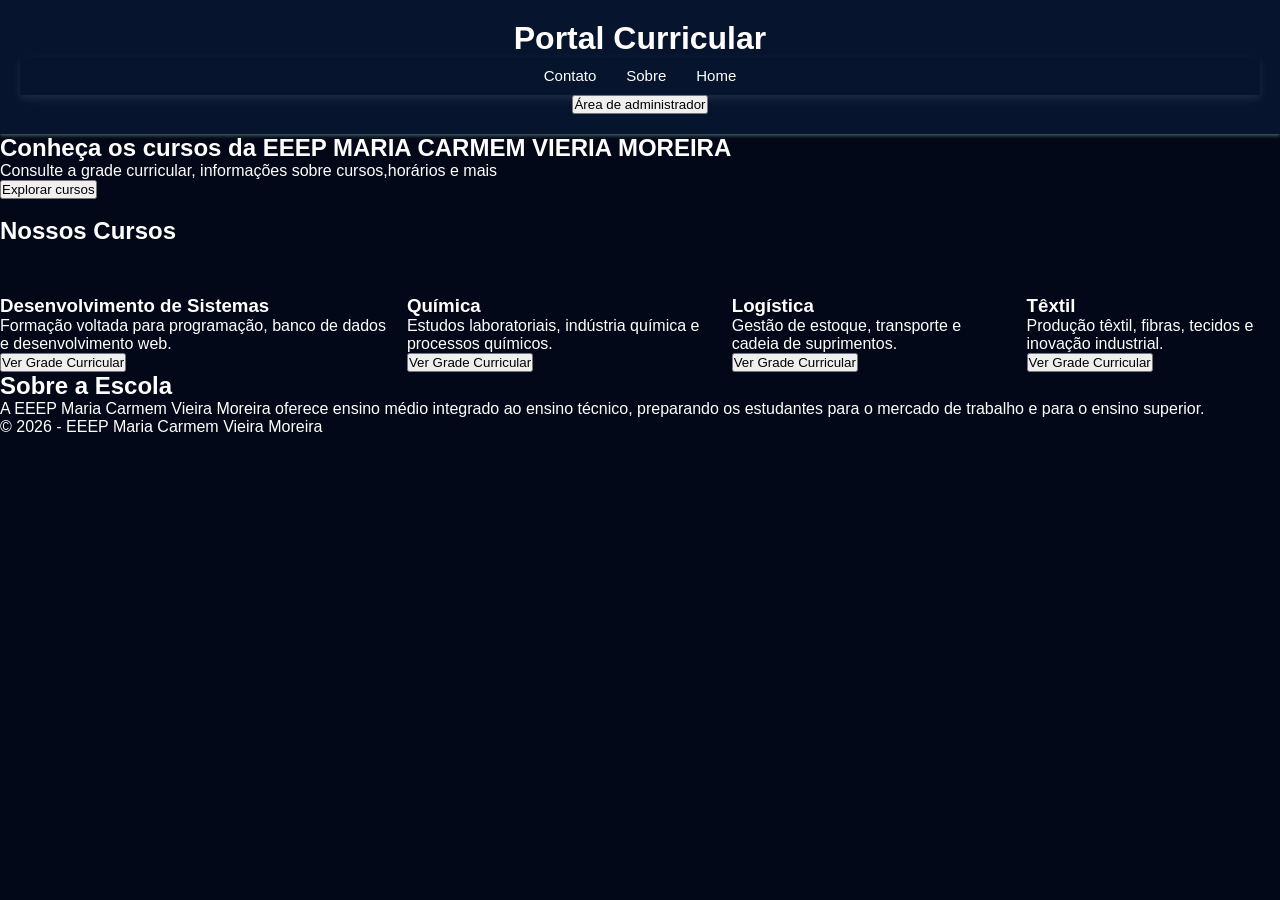
==== index.html @ 9480f61c "Primeiro commit" ====
<!DOCTYPE html>
<html lang="pt-br">
<head>
    <meta charset="UTF-8">
    <meta name="viewport" content="width=device-width, initial-scale=1.0">
    <title>Projeto </title>
    <link rel="stylesheet" href="CSS/style.css">
</head>
<body>
    <header>
        <div class="logo">
            <h1>Portal Curricular</h1>
        </div>
      
        <nav class="navbar">
            <ul>
                <li><a href="#home">Home</a></li>
                <li><a href="#about">Sobre</a></li>
                <li><a href="#contact">Contato</a></li>
            </ul>
        </nav>
        <button class="btn-admin">Área de administrador</button>
    </header>
    <section class="intro"
      <div class="intro-txt">
     

      <h2>Conheça os cursos da EEEP MARIA CARMEM VIERIA MOREIRA</h2>

      <P>Consulte a grade curricular, informações sobre cursos,horários e mais</P>

      <button class="btn-explore">Explorar cursos</button>
       </div>
       <div class="intro-img">
        <img src="" alt="">
       </div>
    
    </section>
     <!-- CURSOS -->
  <section id="cursos" class="cursos">

    <h2>Nossos Cursos</h2>

    <div class="cards-cursos">

      <!-- CARD ADS -->
      <article class="card">
        <h3>Desenvolvimento de Sistemas</h3>

        <p>
          Formação voltada para programação,
          banco de dados e desenvolvimento web.
        </p>

        <button>Ver Grade Curricular</button>
      </article>

      <!-- CARD QUÍMICA -->
      <article class="card">
        <h3>Química</h3>

        <p>
          Estudos laboratoriais, indústria química
          e processos químicos.
        </p>

        <button>Ver Grade Curricular</button>
      </article>

      <!-- CARD LOGÍSTICA -->
      <article class="card">
        <h3>Logística</h3>

        <p>
          Gestão de estoque, transporte
          e cadeia de suprimentos.
        </p>

        <button>Ver Grade Curricular</button>
      </article>

      <!-- CARD TÊXTIL -->
      <article class="card">
        <h3>Têxtil</h3>

        <p>
          Produção têxtil, fibras,
          tecidos e inovação industrial.
        </p>

        <button>Ver Grade Curricular</button>
      </article>

    </div>

  </section>

  <!-- SOBRE -->
  <section id="sobre" class="sobre">

    <h2>Sobre a Escola</h2>

    <p>
      A EEEP Maria Carmem Vieira Moreira oferece
      ensino médio integrado ao ensino técnico,
      preparando os estudantes para o mercado
      de trabalho e para o ensino superior.
    </p>

  </section>

  <!-- FOOTER -->
  <footer class="footer">

    <p>
      © 2026 - EEEP Maria Carmem Vieira Moreira
    </p>

  </footer>

  <script src="js/main.js"></script>


</body>
</html>
---- CSS/style.css ----
* {
    margin: 0;
    padding: 0;
    box-sizing: border-box;
} 
body{
    background-color: #020817;
    color: white;
    font-family: Arial, Helvetica, sans-serif;
}
header{
    background-color: #06142E;
    padding: 20px;
    text-align: center;
    box-shadow: 0 2px 3px rgba(200, 300, 300, 0.3);
}
.navbar ul{
    display: flex;
    justify-content: center;
    flex-direction: row-reverse;
    list-style: none;
    box-shadow: 0 4px 8px rgba(249, 248, 248, 0.1);
    text-decoration: none;
    gap: 30px;
    padding: 10px 20px;
}
ul li a{
    text-decoration: none;
    color: white;
    font-size: 15px;
    transition: 0.3s;
}
ul li a:hover{
    color: rgb(255, 255, 255);
    font-size: 20px;
}
.cards-cursos{
    display: flex;
    justify-content: center;
    gap: 20px;
    margin-top: 50px;
}
.card{

}
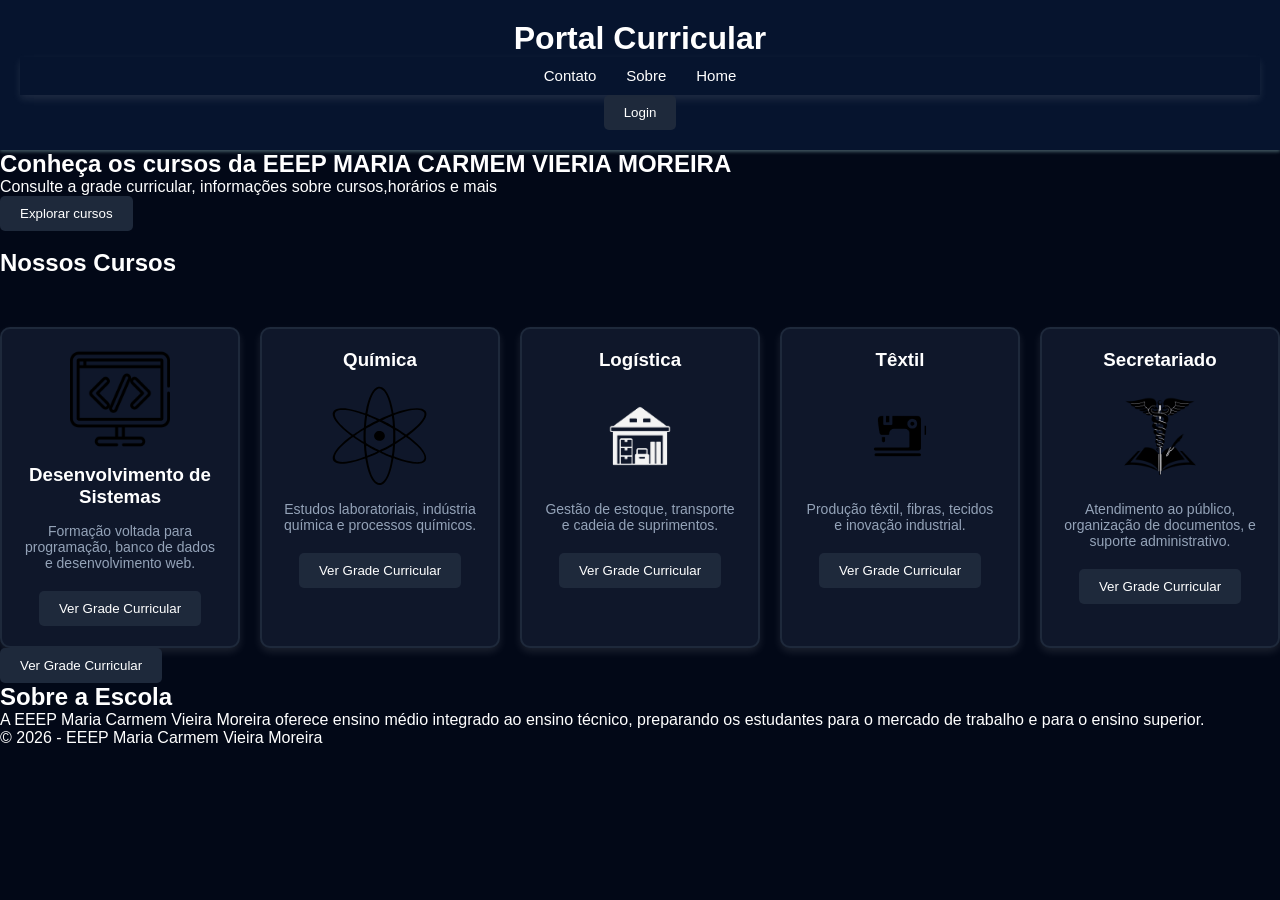
==== commit 023bdbb7: "Ajuste das logos dos cursos. adição da aba Login" ====
--- a/index.html
+++ b/index.html
@@ -19,7 +19,9 @@
                 <li><a href="#contact">Contato</a></li>
             </ul>
         </nav>
-        <button class="btn-admin">Área de administrador</button>
+        <a href="/ADMIN/admin.html">
+        <button class="btn-admin">Login</button>
+        </a>
     </header>
     <section class="intro"
       <div class="intro-txt">
@@ -45,7 +47,8 @@
 
       <!-- CARD ADS -->
       <article class="card">
-        <h3>Desenvolvimento de Sistemas</h3>
+        <img src="/IMG/Simbol DS.png" alt="Símbolo do curso de Desenvolvimento de Sistemas">
+        <h3 id="ds">Desenvolvimento de Sistemas</h3>
 
         <p>
           Formação voltada para programação,
@@ -58,6 +61,7 @@
       <!-- CARD QUÍMICA -->
       <article class="card">
         <h3>Química</h3>
+        <img src="/IMG/Simbol qui.svg" alt="Símbolo do curso de Química">
 
         <p>
           Estudos laboratoriais, indústria química
@@ -70,6 +74,7 @@
       <!-- CARD LOGÍSTICA -->
       <article class="card">
         <h3>Logística</h3>
+        <img src="/IMG/Simbol log.png" alt="Símbolo do curso de Logística">
 
         <p>
           Gestão de estoque, transporte
@@ -79,9 +84,10 @@
         <button>Ver Grade Curricular</button>
       </article>
 
-      <!-- CARD TÊXTIL -->
+     <!-- CARD TÊXTIL -->
       <article class="card">
         <h3>Têxtil</h3>
+        <img src="/IMG/Simbol text-Photoroom.png" alt="Símbolo do curso de Têxtil">
 
         <p>
           Produção têxtil, fibras,
@@ -89,6 +95,27 @@
         </p>
 
         <button>Ver Grade Curricular</button>
+      </article>
+     <!-- CARD SECRETARIADO -->
+      <article class="card">
+        <h3>Secretariado</h3>
+        <img src="/IMG/Simbol sec.png" alt="Símbolo do curso de Secretariado">
+
+        <p>
+          Atendimento ao público, organização de documentos,
+          e suporte administrativo.
+        </p>
+
+        <button>Ver Grade Curricular</button>
+      </article>
+    </div>
+
+  </section>
+        
+        </p>
+
+        <button>Ver Grade Curricular</button>
+
       </article>
 
     </div>
--- a/CSS/style.css
+++ b/CSS/style.css
@@ -41,7 +41,56 @@
     margin-top: 50px;
 }
 .card{
-
+background-color: #0F172A;
+border: #1E293B solid 2px;
+border-radius: 10px;
+width: 300px;
+padding: 20px;
+box-shadow: 0 4px 8px rgba(255, 255, 255, 0.1);
+transition: 0.3s;
+}
+.card:hover{
+    transform: translateY(-10px);
+    box-shadow: 0 8px 16px rgba(255, 255, 255, 0.2);
+}
+button{
+    background-color: #1E293B;
+    color: white;
+    border: none;
+    padding: 10px 20px;
+    border-radius: 5px;
+    cursor: pointer;
+    transition: 0.3s;
+}
+button:hover{
+    background-color: #334155;
 }
 
+.card img{
+    width: 100px;
+    height: 100px;
 
+    object-fit: contain;
+
+    display: block;
+
+    margin: 0 auto 15px;
+}
+.card h3{
+    text-align: center;
+    margin-bottom: 15px;
+}
+.card p{
+    text-align: center;
+    font-size: 14px;
+    color: #94A3B8;
+}
+.card ds{
+    text-align: center;
+    font-size: 14px;
+    color: #94A3B8;
+}
+.card button{
+    display: block;
+    margin: 20px auto 0;
+}
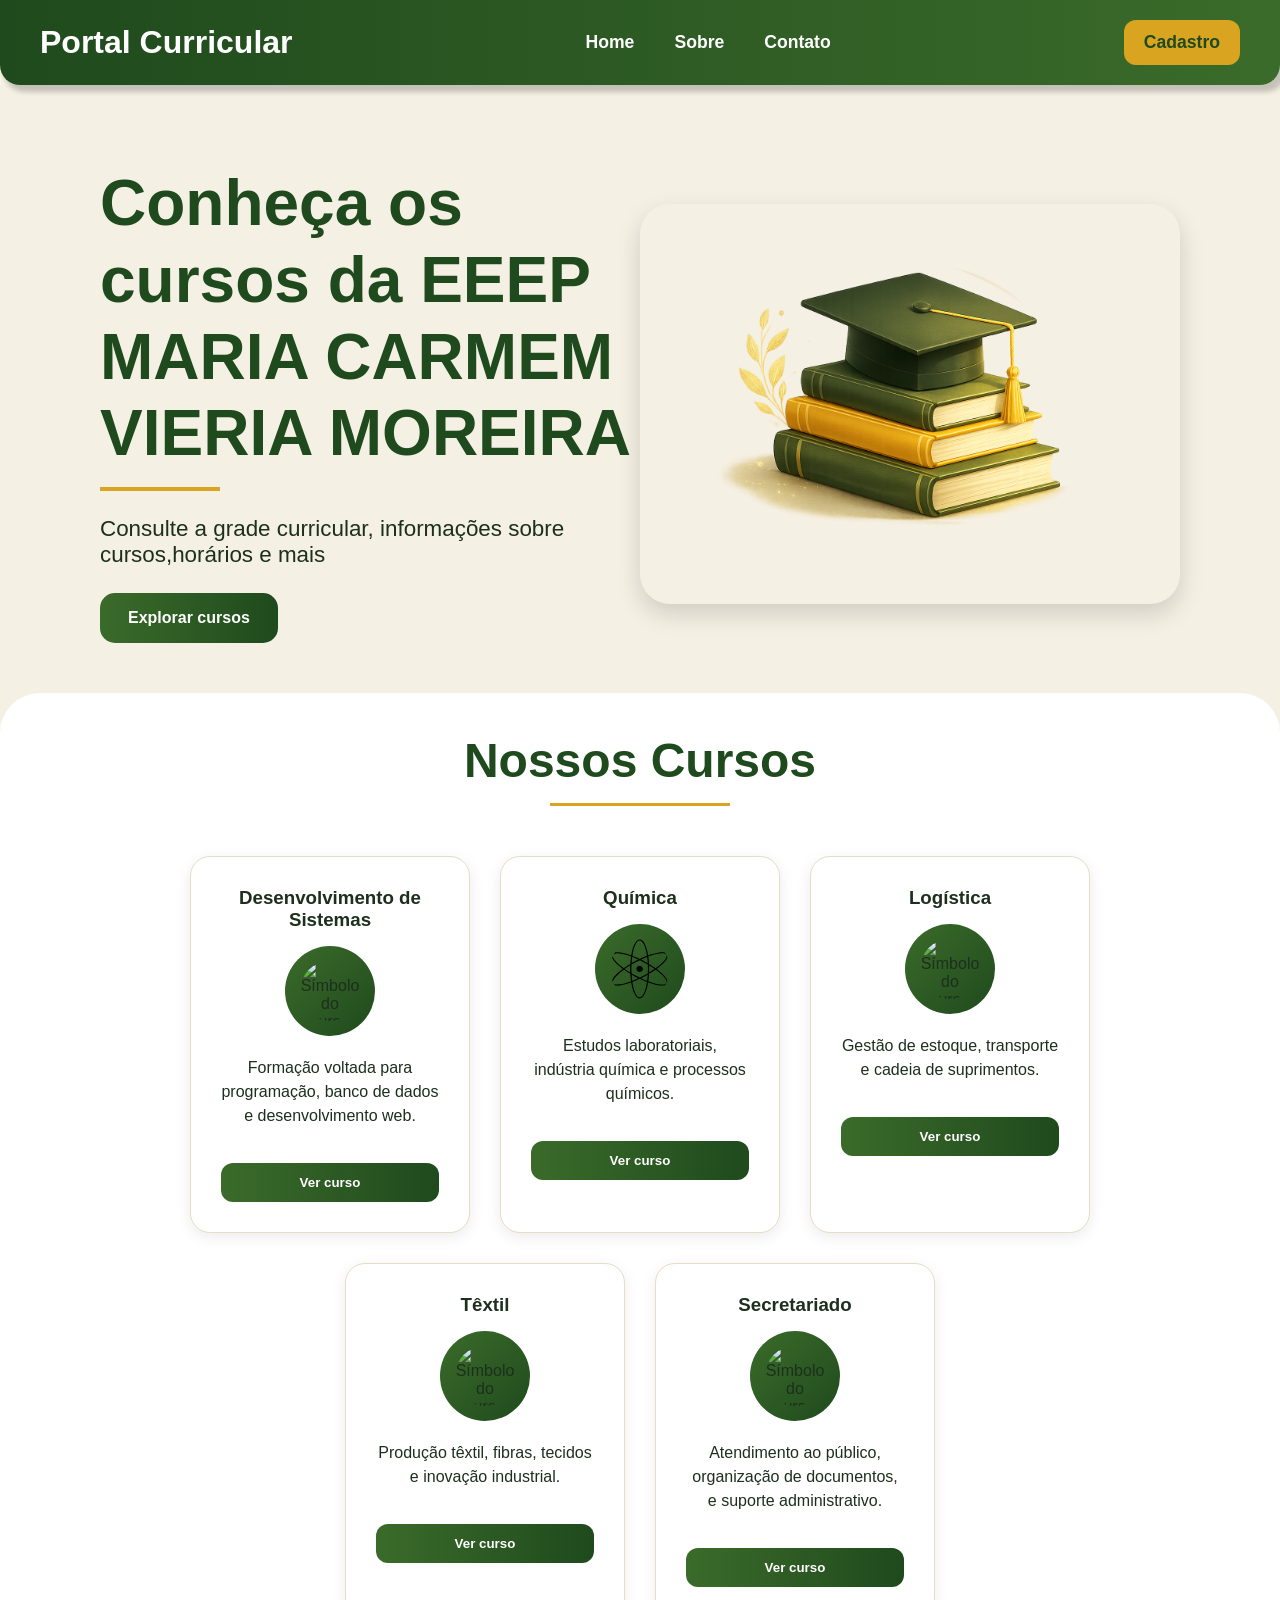
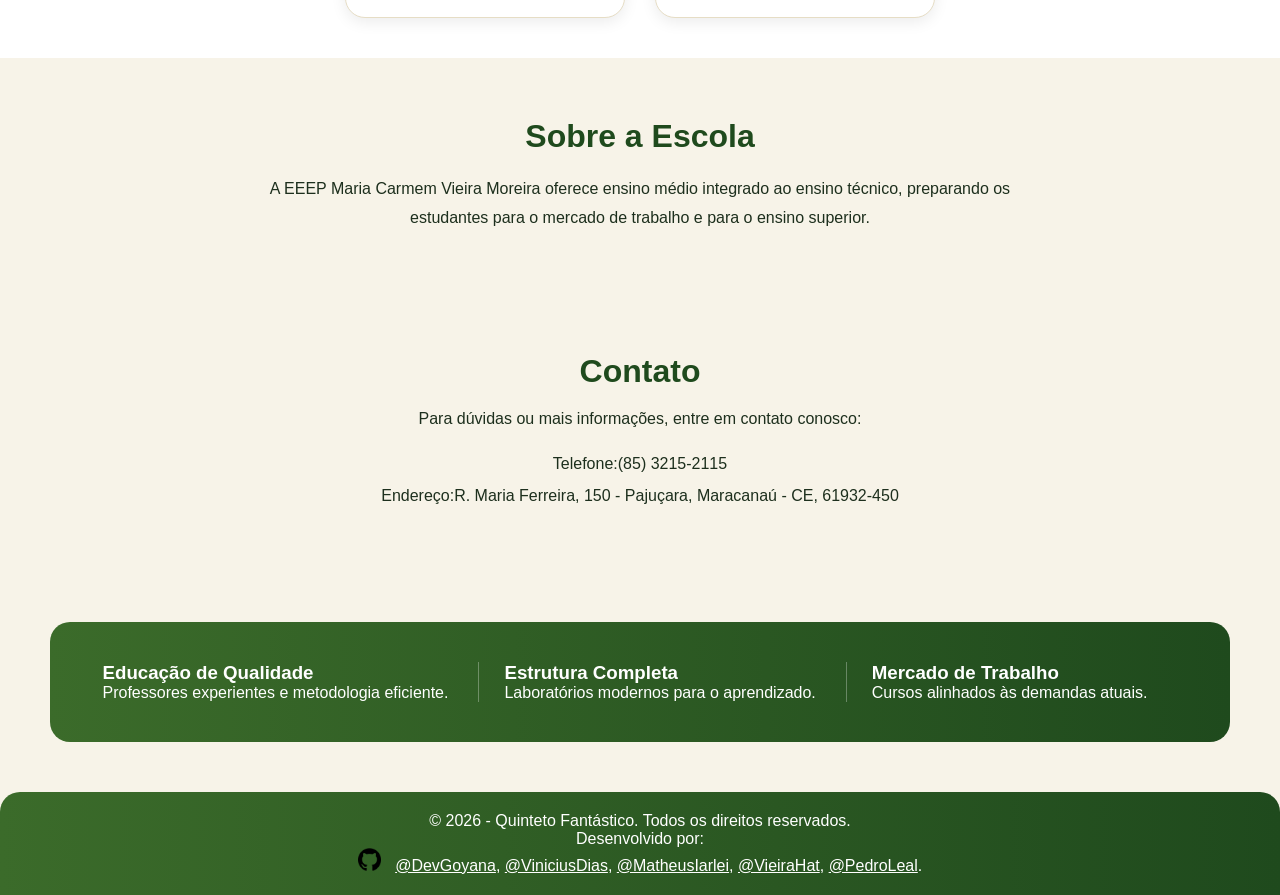
==== commit cf2f9b2f: "Atualização de header, retirada do botão login, alteração no modelo refererência" ====
--- a/index.html
+++ b/index.html
@@ -6,24 +6,28 @@
     <title>Projeto </title>
     <link rel="stylesheet" href="CSS/style.css">
 </head>
-<body>
-    <header>
+  <body class="fade-in">
+    <header id="home">
         <div class="logo">
             <h1>Portal Curricular</h1>
         </div>
       
-        <nav class="navbar">
-            <ul>
-                <li><a href="#home">Home</a></li>
-                <li><a href="#about">Sobre</a></li>
-                <li><a href="#contact">Contato</a></li>
-            </ul>
-        </nav>
-        <a href="/ADMIN/admin.html">
-        <button class="btn-admin">Login</button>
-        </a>
+   <nav class="navbar">
+    <ul>
+        <li><a href="#home">Home</a></li>
+        <li><a href="#sobre">Sobre</a></li>
+        <li><a href="#contato">Contato</a></li>
+
+        <span class="indicator"></span>
+    </ul>
+</nav>
+
+          <button class="btn-admin" onclick="abrirLogin()">
+                  Cadastro
+           </button>
+             
     </header>
-    <section class="intro"
+    <section class="intro">
       <div class="intro-txt">
      
 
@@ -34,7 +38,7 @@
       <button class="btn-explore">Explorar cursos</button>
        </div>
        <div class="intro-img">
-        <img src="" alt="">
+       <img src= "IMG/livros.png" alt="Livros" class = "img-intro">
        </div>
     
     </section>
@@ -47,15 +51,14 @@
 
       <!-- CARD ADS -->
       <article class="card">
-        <img src="/IMG/Simbol DS.png" alt="Símbolo do curso de Desenvolvimento de Sistemas">
-        <h3 id="ds">Desenvolvimento de Sistemas</h3>
-
+        <h3>Desenvolvimento de Sistemas</h3>
+        <img src="/IMG/" alt="Símbolo do curso de Desenvolvimento de Sistemas">
         <p>
           Formação voltada para programação,
           banco de dados e desenvolvimento web.
         </p>
 
-        <button>Ver Grade Curricular</button>
+        <button>Ver curso</button>
       </article>
 
       <!-- CARD QUÍMICA -->
@@ -68,60 +71,49 @@
           e processos químicos.
         </p>
 
-        <button>Ver Grade Curricular</button>
+        <button>Ver curso</button>
       </article>
 
       <!-- CARD LOGÍSTICA -->
       <article class="card">
         <h3>Logística</h3>
-        <img src="/IMG/Simbol log.png" alt="Símbolo do curso de Logística">
+        <img src="IMG/" alt="Símbolo do curso de Logística">
 
         <p>
           Gestão de estoque, transporte
           e cadeia de suprimentos.
         </p>
 
-        <button>Ver Grade Curricular</button>
+        <button>Ver curso</button>
       </article>
 
      <!-- CARD TÊXTIL -->
       <article class="card">
         <h3>Têxtil</h3>
-        <img src="/IMG/Simbol text-Photoroom.png" alt="Símbolo do curso de Têxtil">
+        <img src="IMG/" alt="Símbolo do curso de Têxtil">
 
         <p>
           Produção têxtil, fibras,
           tecidos e inovação industrial.
         </p>
 
-        <button>Ver Grade Curricular</button>
+        <button>Ver curso</button>
       </article>
      <!-- CARD SECRETARIADO -->
       <article class="card">
         <h3>Secretariado</h3>
-        <img src="/IMG/Simbol sec.png" alt="Símbolo do curso de Secretariado">
+        <img src="IMG/Simbol sec.png" alt="Símbolo do curso de Secretariado">
 
         <p>
           Atendimento ao público, organização de documentos,
           e suporte administrativo.
         </p>
 
-        <button>Ver Grade Curricular</button>
+        <button>Ver curso</button>
       </article>
     </div>
 
   </section>
-        
-        </p>
-
-        <button>Ver Grade Curricular</button>
-
-      </article>
-
-    </div>
-
-  </section>
-
   <!-- SOBRE -->
   <section id="sobre" class="sobre">
 
@@ -135,18 +127,58 @@
     </p>
 
   </section>
+  <section id="contato" class="contato">
 
+    <h2>Contato</h2>
+
+    <p>
+      Para dúvidas ou mais informações, entre em contato conosco:
+    </p>
+
+    <ul>
+      <li>Telefone:(85) 3215-2115 </li>
+      <li>Endereço:R. Maria Ferreira, 150 - Pajuçara, Maracanaú - CE, 61932-450 </li>
+    </ul>
+  </section>
+
+  
+<section class="beneficios">
+
+  <div>
+    <h3>Educação de Qualidade</h3>
+    <p>Professores experientes e metodologia eficiente.</p>
+  </div>
+
+  <div>
+    <h3>Estrutura Completa</h3>
+    <p>Laboratórios modernos para o aprendizado.</p>
+  </div>
+
+  <div>
+    <h3>Mercado de Trabalho</h3>
+    <p>Cursos alinhados às demandas atuais.</p>
+  </div>
+
+</section>
   <!-- FOOTER -->
   <footer class="footer">
 
     <p>
-      © 2026 - EEEP Maria Carmem Vieira Moreira
+      © 2026 - Quinteto Fantástico. Todos os direitos reservados.
+      <br>
+      Desenvolvido por:<br>
+      <img src="IMG/github-logo.png" alt="Logo do GitHub" id="github-logo"> 
+      <a href="https://github.com/DevGoyana" target="_blank" class="github-link"> @DevGoyana</a>,
+      <a href="https://github.com/vnzzq" target="_blank" class="github-link">@ViniciusDias</a>,
+      <a href="https://github.com/matheus0iarlei-git" target="_blank" class="github-link">@MatheusIarlei</a>,
+      <a href="https://github.com/VieiraHat" target="_blank" class="github-link">@VieiraHat</a>,
+      <a href="https://github.com/pdzinxx" target="_blank" class="github-link">@PedroLeal</a>.
     </p>
 
   </footer>
 
+  <div class="transition-screen"></div>
   <script src="js/main.js"></script>
-
 
 </body>
 </html>
--- a/CSS/style.css
+++ b/CSS/style.css
@@ -1,96 +1,507 @@
-* {
+/*RESET*/
+*{
     margin: 0;
     padding: 0;
     box-sizing: border-box;
-} 
+    scroll-behavior: smooth;
+}
+:root{
+  
+    --bege: #F7F3E8;
+    --verde: #3B6B2A;
+    --verde-escuro: #1F4A1D;
+    --dourado: #D9A520;
+    --texto: #1D2F1D;
+
+}
 body{
-    background-color: #020817;
-    color: white;
-    font-family: Arial, Helvetica, sans-serif;
+    background-color: var(--bege);
+    color: var(--texto);
+    font-family: Arial, sans-serif;
+   
 }
 header{
-    background-color: #06142E;
-    padding: 20px;
-    text-align: center;
-    box-shadow: 0 2px 3px rgba(200, 300, 300, 0.3);
-}
+    background: linear-gradient(
+        90deg, 
+        var(--verde-escuro),
+        var(--verde)
+        );
+    display: flex;
+    justify-content: space-between;
+    align-items: center;
+    padding: 20px 40px;
+    box-shadow: 5px 5px 5px 2px rgba(0, 0, 0, 0.2);
+    border-radius: 0 0 20px 20px;
+    position:sticky;
+    top:0;
+    z-index:1000;
+}
+.logo h1{
+    color:white;
+    font-size:2rem;
+}
+.navbar a{
+    font-size: 1.1rem;
+}
+.btn-admin{
+    padding: 15px 30px;
+    font-size: 1.1rem;
+}
+/* NAVBAR */
+.navbar{
+    position: relative;
+}
+
 .navbar ul{
+    position: relative;
     display: flex;
-    justify-content: center;
-    flex-direction: row-reverse;
+    gap: 40px;
     list-style: none;
-    box-shadow: 0 4px 8px rgba(249, 248, 248, 0.1);
-    text-decoration: none;
-    gap: 30px;
-    padding: 10px 20px;
-}
-ul li a{
+    align-items: center;
+}
+
+.navbar li{
+    position: relative;
+}
+
+.navbar a{
+    position: relative;
     text-decoration: none;
     color: white;
-    font-size: 15px;
+    font-weight: bold;
+    font-size: 1.1rem;
+    padding: 10px 0;
+    transition: color .3s ease;
+}
+
+.navbar a:hover{
+    color: var(--dourado);
+}
+
+.navbar a.ativo{
+    color: var(--dourado);
+}
+
+/* Linha deslizante */
+.indicator{
+    position: absolute;
+
+    bottom: -8px;
+    left: 0;
+
+    width: 0;
+    height: 3px;
+
+    background: var(--dourado);
+
+    border-radius: 999px;
+
+    transition:
+        left .3s ease,
+        width .3s ease;
+}
+/* INTRO */
+.intro{
+    display:flex;
+    align-items:center;
+    justify-content:space-between;
+    min-height: 70vh;
+    padding:80px 100px;
+    margin:0;
+
+    background:#F5F0E4;
+
+    border-radius:0;
+    box-shadow:none;
+}
+/* TEXTO INTRO */
+.intro-txt{
+    width: 50%;
+}
+
+.intro-txt h2{
+    font-size: 4rem;
+    line-height: 1.2;
+    margin-bottom: 25px;
+    color: var(--verde-escuro);
+}
+.intro-txt h2::after{
+    content:"";
+    display:block;
+    width:120px;
+    height:4px;
+    background:var(--dourado);
+    margin-top:15px;
+}
+
+.intro-txt p{
+    font-size: 1.4rem;
+    max-width: 600px;
+}
+/* BOTÃO LOGIN */
+.btn-admin{
+    background-color: var(--dourado);
+    color: var(--verde-escuro);
+    border: none;
+    padding: 12px 20px;
+    border-radius: 12px;
+    font-weight: bold;
+    cursor: pointer;
     transition: 0.3s;
-}
-ul li a:hover{
-    color: rgb(255, 255, 255);
-    font-size: 20px;
-}
+    display:inline-block;
+    text-decoration: none;
+}
+
+.btn-admin:hover{
+    transform: scale(1.05);
+    background-color: #e6a600;
+}
+.btn-login{
+      background-color: var(--dourado);
+    color: var(--verde-escuro);
+    border: none;
+    padding: 12px 20px;
+    border-radius: 12px;
+    font-weight: bold;
+    cursor: pointer;
+    transition: 0.3s;
+    display:inline-block;
+    text-decoration: none;
+}
+.btn-login:hover{
+    transform: scale(1.05);
+    background-color: #e6a600;
+}
+
+
+/* BOTÃO EXPLORAR */
+.btn-explore{
+    display: inline-flex;
+    align-items: center;
+    gap: 10px;
+    margin-top: 25px;
+
+    background: linear-gradient(
+        90deg,
+        var(--verde),
+        var(--verde-escuro)
+    );
+
+    color: white;
+    border: none;
+
+    padding: 16px 28px;
+
+    border-radius: 15px;
+
+    font-size: 1rem;
+    font-weight: bold;
+
+    cursor: pointer;
+
+    transition: 0.3s;
+}
+
+.btn-explore:hover{
+    transform: scale(1.05);
+    background: var(--dourado);
+    color: var(--verde-escuro);
+}
+.cursos{
+    background: white;
+    border-radius: 40px 40px 0 0;
+    margin-top: -30px;
+    position:relative;
+    padding: 40px;
+}
+/* GRID CARDS */
 .cards-cursos{
     display: flex;
+    flex-wrap: wrap;
     justify-content: center;
-    gap: 20px;
-    margin-top: 50px;
-}
+    gap: 30px;
+}
+/* cursos */
+.cursos h2{
+    text-align:center;
+
+    font-size:3rem;
+
+    margin-bottom:50px;
+
+    color:var(--verde-escuro);
+}
+.cursos h2::after{
+    content:"";
+    display:block;
+
+    width:180px;
+    height:3px;
+
+    background:var(--dourado);
+
+    margin:15px auto 0;
+}
+/* CARDS */
 .card{
-background-color: #0F172A;
-border: #1E293B solid 2px;
-border-radius: 10px;
-width: 300px;
-padding: 20px;
-box-shadow: 0 4px 8px rgba(255, 255, 255, 0.1);
-transition: 0.3s;
+    
+    background: white;
+    width: 280px;
+    padding: 30px;
+    border-radius: 20px;
+    text-align: center;
+    border: 1px solid #e6ddc5;
+    box-shadow: 0 4px 15px rgba(0,0,0,.08);
+    transition: 0.3s;
 }
 .card:hover{
-    transform: translateY(-10px);
-    box-shadow: 0 8px 16px rgba(255, 255, 255, 0.2);
-}
-button{
-    background-color: #1E293B;
-    color: white;
-    border: none;
-    padding: 10px 20px;
-    border-radius: 5px;
-    cursor: pointer;
-    transition: 0.3s;
-}
-button:hover{
-    background-color: #334155;
-}
-
+    transform: translateY(-8px);
+    box-shadow: 0 10px 20px rgba(0, 0, 0, 0.1);
+}
+/* IMAGEM CARD */
 .card img{
-    width: 100px;
-    height: 100px;
-
-    object-fit: contain;
-
-    display: block;
-
-    margin: 0 auto 15px;
-}
+    width:90px;
+    height:90px;
+
+    display:block;
+
+    margin:0 auto 20px;
+
+    padding:15px;
+
+    background:linear-gradient(
+        135deg,
+        var(--verde),
+        var(--verde-escuro)
+    );
+
+    border-radius:50%;
+}
+/* TÍTULO  CARD*/
 .card h3{
     text-align: center;
     margin-bottom: 15px;
 }
+/* TEXTO CARD */
+
 .card p{
+    margin-bottom: 20px;
+    line-height: 1.5;
+}
+/* BOTÃO CARD */
+.card button{
+    width:100%;
+    margin-top:15px;
+
+    background:linear-gradient(
+        90deg,
+        var(--verde),
+        var(--verde-escuro)
+    );
+
+    color:white;
+    border:none;
+    padding:12px;
+    border-radius:12px;
+    cursor:pointer;
+    font-weight:bold;
+    transition:.3s;
+}
+
+/* SOBRE */
+.sobre{
+    padding: 60px;
     text-align: center;
-    font-size: 14px;
-    color: #94A3B8;
-}
-.card ds{
+}
+
+.sobre h2{
+    margin-bottom: 20px;
+    font-size: 2rem;
+    color: var(--verde-escuro);
+}
+
+.sobre p{
+    max-width: 800px;
+    margin: auto;
+    line-height: 1.8;
+}
+.footer{
+     background: linear-gradient(
+    90deg,
+    var(--verde),
+    var(--verde-escuro)
+    );
+     color: white;
+     text-align: center;
+     padding: 20px;
+     margin-top: 40px;
+     border-radius: 20px 20px 0 0;
+}
+@media(max-width: 768px){
+
+    header{
+
+        flex-direction: column;
+
+        gap: 20px;
+    }
+    .card{
+    width:100%;
+    max-width:350px;
+}
+    .intro{
+
+        flex-direction: column;
+
+        text-align: center;
+    }
+
+    .intro-txt{
+
+        width: 100%;
+    }
+
+    .cards-cursos{
+
+        flex-direction: column;
+
+        align-items: center;
+    }
+    .intro-img{
+    width:100%;
+}
+
+.intro-txt h2{
+    font-size:2.5rem;
+}
+
+.intro-txt p{
+    font-size:1.1rem;
+}
+}
+.intro-img{
+    width: 50%;
+    display:flex;
+    justify-content: center;
+}
+.img-intro{
+    width:100%;
+    max-width:650px;
+    height:400px;
+
+    object-fit:cover;
+
+    border-radius:30px;
+
+    box-shadow:0 10px 25px rgba(0,0,0,.15);
+}
+.contato{
+
+    padding: 60px;
+
     text-align: center;
-    font-size: 14px;
-    color: #94A3B8;
-}
-.card button{
-    display: block;
-    margin: 20px auto 0;
+}
+
+.contato h2{
+
+    font-size: 2rem;
+
+    margin-bottom: 20px;
+
+    color: var(--verde-escuro);
+}
+
+.contato p{
+
+    margin-bottom: 20px;
+}
+
+.contato ul{
+
+    list-style: none;
+
+    line-height: 2;
+}
+/* Benefícios */
+.beneficios{
+    background:linear-gradient(
+        90deg,
+        var(--verde),
+        var(--verde-escuro)
+    );
+
+    color:white;
+
+    display:flex;
+
+    justify-content:space-around;
+
+    padding:40px;
+
+    margin:50px;
+    border-radius:20px;
+}
+
+.beneficios div{
+    border-right:1px solid rgba(255,255,255,.3);
+    padding-right:30px;
+}.beneficios div:last-child{
+    border-right:none;
+}
+
+/* Benefícios - Responsividade */
+@media(max-width:768px){
+
+    .beneficios{
+        flex-direction:column;
+        gap:30px;
+        text-align:center;
+    }
+
+}
+/* ANIMAÇÃO DE ENTRADA */
+.fade-in{
+
+    animation: aparecer 0.8s ease;
+}
+
+/* ANIMAÇÃO */
+@keyframes aparecer{
+
+    from{
+
+        opacity: 0;
+
+        transform: translateY(20px);
+    }
+
+    to{
+
+        opacity: 1;
+
+        transform: translateY(0);
+
+        transform: scale(0.98);
+    }
+}
+
+/* SAÍDA DA PÁGINA */
+.fade-out{
+
+    opacity: 0;
+
+    transform: translateY(-20px);
+
+    transition: 0.5s ease;
+}
+/*github-link*/
+.github-link{
+    color: white;
+    text-decoration: underline;
+}
+/*github-logo*/
+#github-logo{
+    width: 23px;
+    margin-right: 10px;
+    color: white;
 }
